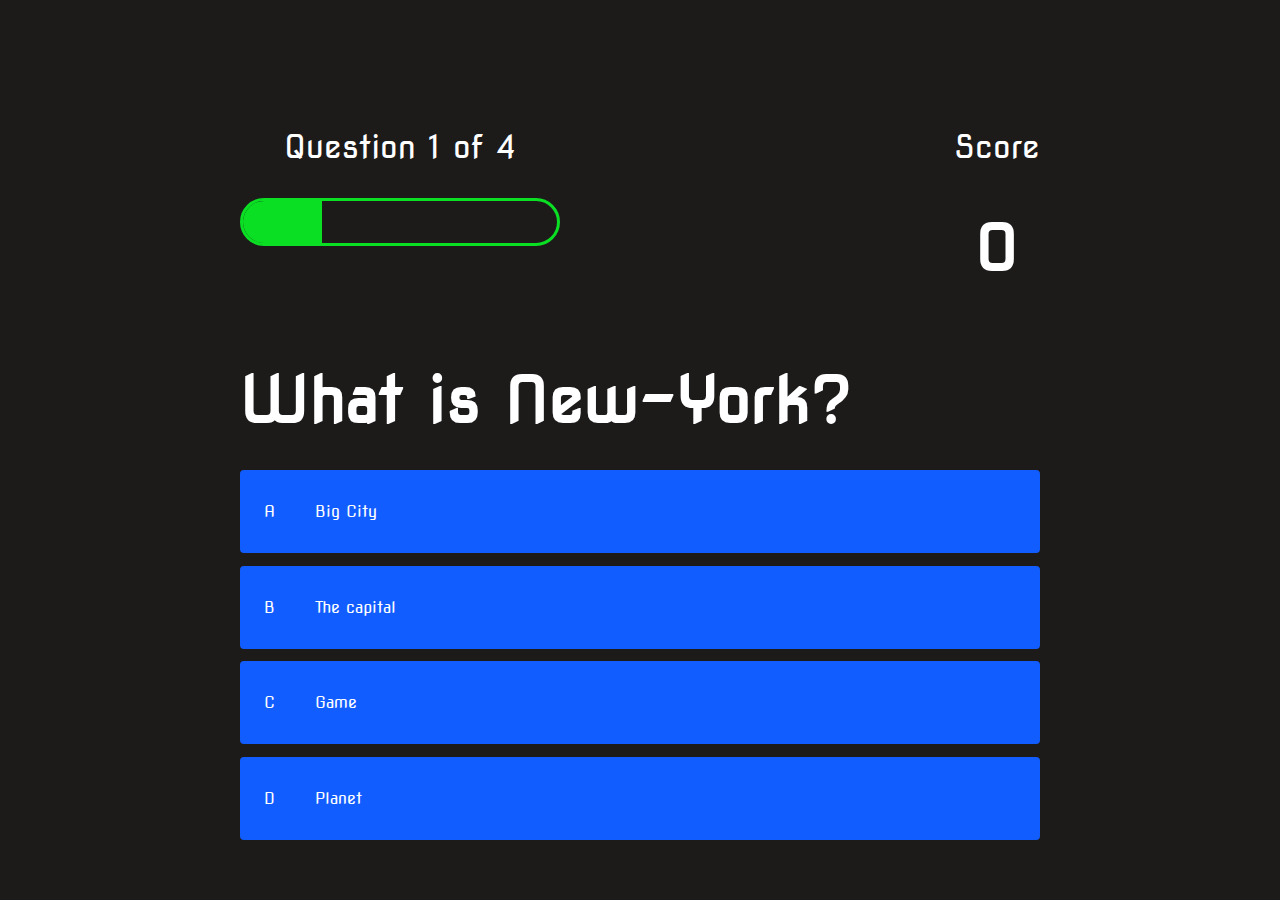
==== game.html @ 49a36a6d "first commit" ====
<!DOCTYPE html>
<html lang="en">

<head>
    <meta charset="UTF-8">
    <meta name="viewport" content="width=device-width, initial-scale=1.0">
    <title>Game Page</title>
    <link rel="stylesheet" href="style.css">
    <link rel="stylesheet" href="game.css">
</head>

<body>
    <div class="container">
        <div id="game" class="justify-center flex-column">
            <div id="hud">
                <div class="hud-item">
                    <p id="progressText" class="hud-prefix">
                        Question
                    </p>
                    <div id="progressBar">
                        <div id="progressBarFull"></div>
                    </div>
                </div>
                <div class="hud-item">
                    <p class="hud-prefix">
                        Score
                    </p>
                    <h1 class="hud-main-text" id="score">
                        0
                    </h1>
                </div>
            </div>
            <h1 id="question">What is the question?</h1>
            <div class="choice-container">
                <p class="choice-prefix">A</p>
                <p class="choice-text" data-number="1">Choice</p>
            </div>
            <div class="choice-container">
                <p class="choice-prefix">B</p>
                <p class="choice-text" data-number="2">Choice 2</p>
            </div>
            <div class="choice-container">
                <p class="choice-prefix">C</p>
                <p class="choice-text" data-number="3">Choice 3</p>
            </div>
            <div class="choice-container">
                <p class="choice-prefix">D</p>
                <p class="choice-text" data-number="4">Choice 4</p>
            </div>
        </div>
    </div>
    <script defer src="script.js" defer></script>
</body>

</html>
---- style.css ----
@import url('https://fonts.googleapis.com/css2?family=Nova+Square&display=swap');

*,
*:before,
*:after {
    box-sizing: border-box;
}

:root {
    background-color: rgb(29,26,26);
}

body {
    margin: 0;
    padding: 0;
    font-size: 62.5%;
    font-family: 'Nova Square', cursive;
}

h1 {
    font-size: 4rem;
    color: #fff;
    margin-bottom: 2rem;
}

h2 {
    font-size: 3rem;
    margin-bottom: 1.8rem;
}

.container {
    width: 100vw;
    height: 100vh;
    display: flex;
    justify-content: center;
    align-items: center;
    max-width: 80rem;
    margin: 0 auto;
    padding: 2rem;
}

.flex-column {
    display: flex;
    flex-direction: column;
}

.flex-center {
    align-items: center;
    justify-content: center;
}

.justify-center {
    justify-content: center;
}

.text-center {
    text-align: center;
}

.hidden {
    display: none;
}

.btn {
    font-size: 2.4rem;
    padding: 1rem 0;
    width: 30rem;
    text-align: center;
    margin-bottom: 1rem;
    text-decoration: none;
    color: rgb(28, 26, 26);
    background: linear-gradient(90deg, rgb(18,92,255) 0%, rgb(0, 102, 255) 100%);
    border-radius: 4px;
}

.btn:hover {
    cursor: pointer;
    box-shadow: 0 0.4rem 1.4rem 0 rgba(8,114,244, 0.6);
    transform: scale(1.03);
}

.btn[disabled]:hover {
    cursor: not-allowed;
    box-shadow: none;
    transform: none;
}

#highscore-btn {
    background: linear-gradient(90deg, rgb(255,247,9) 0%, rgb(240, 221,6) 100%);
}

#highscore-btn:hover {
    box-shadow: 0 0.4rem 1.4rem 0 rgba(255,255,0, 0.5);
}

.fa-crown {
    font-size: 2.5rem;
    margin-left: 1rem;
}

/*End Page CSS*/

.end-form-container {
    width: 100%;
    display: flex;
    flex-direction: column;
    align-items: center;
    max-width: 30rem;
}

input {
    margin-bottom: 1rem;
    width: 20rem;
    padding: 1.5rem;
    font-size: 1.8rem;
    border: none;
    box-shadow: 0 0.1rem 1.4rem 0 rgba(86,185,235, 0.5);
}

input::placeholder {
    color: #aaa;
}

#username {
    margin-bottom: 3rem;
    width: 100%;
    outline: none;
}

#end-text {
    font-size: 2.4rem;
    color: #fff;
    text-align: center;
}

#saveScoreBtn {
    border: none;
}

.fa-home {
    margin-left: 1rem;
    font-size: 2rem;
    color: rgb(28,26,26);
}
---- game.css ----
body {
	color: #fff;
}

.choice-container {
	display: flex;
	margin-bottom: 0.8rem;
	width: 100%;
	border-radius: 4px;
	background: rgb(18, 93, 255);
	font-size: 1rem;
	min-width: 50rem;
}

.choice-container:hover {
	cursor: pointer;
	box-shadow: 0 0.4rem 1.4rem 0 rgba(6,103,247,0.5);
	transform: scale(1.02);
	transform: transform 100ms;
}

.choice-prefix {
	padding: 1rem 1.5rem;
	color: #fff;
}

.choice-text {
	padding: 1rem;
	width: 100%;
}

.correct {
	background: linear-gradient(32deg, rgba(11,223,36) 0%, rgb(41,232,111) 100%);
}

.incorrect {
	background: linear-gradient(32deg, rgba(230,29,29,1) 0%, rgba(224,11,11,1) 100%);
}

/*Heads and Display*/

#hud {
	display: flex;
	justify-content: space-between;
	margin-top: 3rem;
}

.hud-prefix {
	text-align: center;
	font-size: 2rem;
}

.hud-main-text {
	text-align: center;
}

#progressBar {
	width: 20rem;
	height: 3rem;
	border: .2rem solid rgb(11,223,36);
	margin-top: 2rem;
	border-radius: 50px;
	overflow: hidden;
}

#progressBarFull {
	height: 100%;
	background: rgb(11,223,36);
	width: 0%;
}

@media screen and (max-width: 768px) {
	.choice-container {
		min-width: 30rem;
	}
}
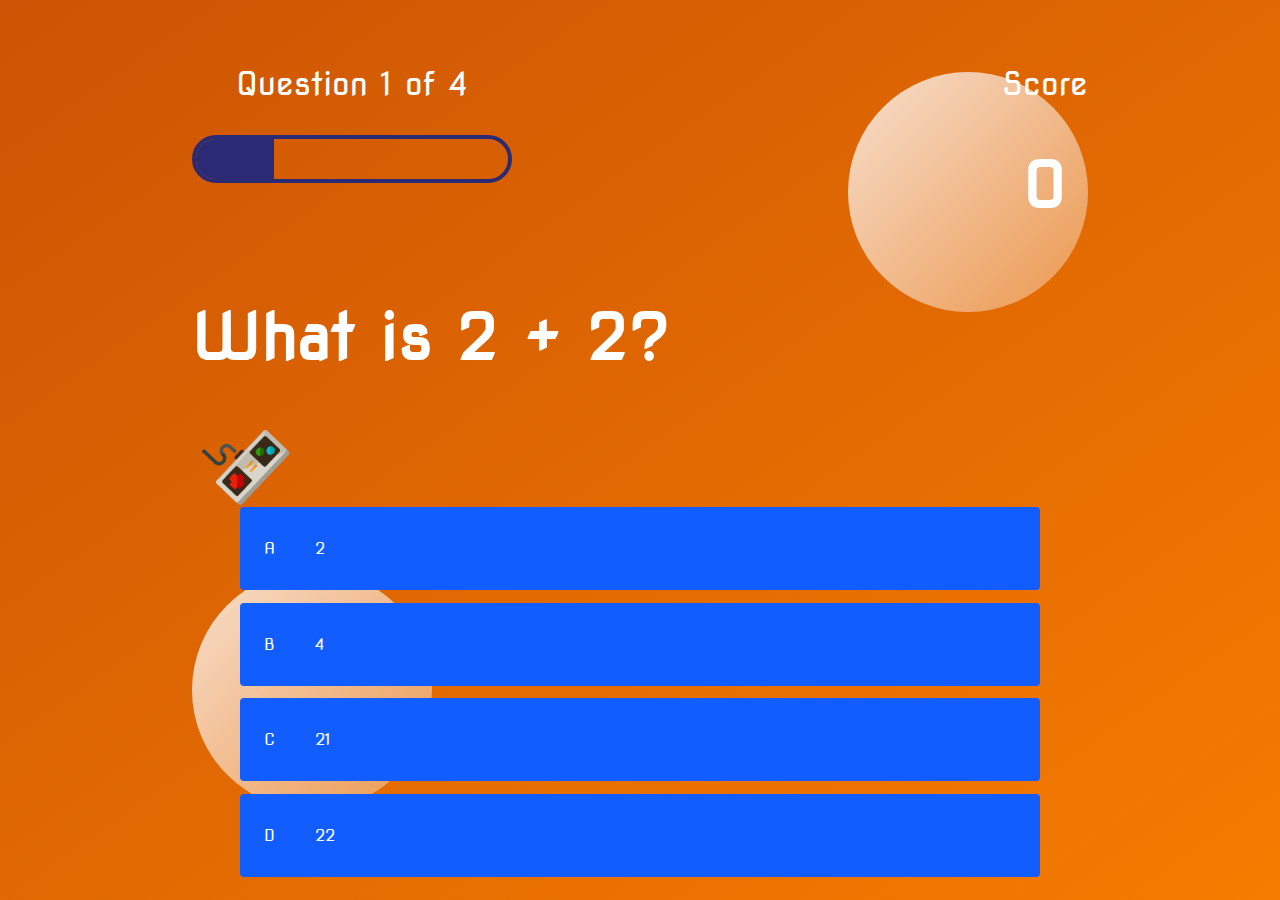
==== commit bc33832d: "editing files" ====
--- a/game.html
+++ b/game.html
@@ -31,6 +31,10 @@
                 </div>
             </div>
             <h1 id="question">What is the question?</h1>
+            <img class="photo" src="" alt="">
+
+        </div>
+         <div class="answers">
             <div class="choice-container">
                 <p class="choice-prefix">A</p>
                 <p class="choice-text" data-number="1">Choice</p>
@@ -47,8 +51,10 @@
                 <p class="choice-prefix">D</p>
                 <p class="choice-text" data-number="4">Choice 4</p>
             </div>
-        </div>
+            </div>
     </div>
+    <div class="circle1"></div>
+    <div class="circle2"></div>
     <script defer src="script.js" defer></script>
 </body>
 
--- a/style.css
+++ b/style.css
@@ -7,7 +7,7 @@
 }
 
 :root {
-    background-color: rgb(29,26,26);
+    background: linear-gradient(to left top, #f57c00, #cc5404);
 }
 
 body {
@@ -32,11 +32,12 @@
     width: 100vw;
     height: 100vh;
     display: flex;
-    justify-content: center;
+   /* justify-content: center;*/
     align-items: center;
+    flex-direction: column;
     max-width: 80rem;
     margin: 0 auto;
-    padding: 2rem;
+    /*padding: 2rem;*/
 }
 
 .flex-column {
--- a/game.css
+++ b/game.css
@@ -1,76 +1,123 @@
 body {
-	color: #fff;
+    color: #fff;
+     margin: 0;
+    padding: 0;
+}
+
+
+.answers {
+	z-index: 2;
 }
 
 .choice-container {
-	display: flex;
-	margin-bottom: 0.8rem;
-	width: 100%;
-	border-radius: 4px;
-	background: rgb(18, 93, 255);
-	font-size: 1rem;
-	min-width: 50rem;
+    display: flex;
+    margin-bottom: 0.8rem;
+    width: 80%;
+    border-radius: 4px;
+    background: rgb(18, 93, 255);
+    font-size: 1rem;
+    min-width: 50rem;
 }
 
 .choice-container:hover {
-	cursor: pointer;
-	box-shadow: 0 0.4rem 1.4rem 0 rgba(6,103,247,0.5);
-	transform: scale(1.02);
-	transform: transform 100ms;
+    cursor: pointer;
+    box-shadow: 0 0.4rem 1.4rem 0 rgba(6, 103, 247, 0.5);
+    transform: scale(1.02);
+    transform: transform 100ms;
 }
 
 .choice-prefix {
-	padding: 1rem 1.5rem;
-	color: #fff;
+    padding: 1rem 1.5rem;
+    color: #fff;
 }
 
 .choice-text {
-	padding: 1rem;
-	width: 100%;
+    padding: 1rem;
+    width: 100%;
 }
 
 .correct {
-	background: linear-gradient(32deg, rgba(11,223,36) 0%, rgb(41,232,111) 100%);
+    background: linear-gradient(32deg, rgba(11, 223, 36) 0%, rgb(41, 232, 111) 100%);
 }
 
 .incorrect {
-	background: linear-gradient(32deg, rgba(230,29,29,1) 0%, rgba(224,11,11,1) 100%);
+    background: linear-gradient(32deg, rgba(230, 29, 29, 1) 0%, rgba(224, 11, 11, 1) 100%);
 }
 
 /*Heads and Display*/
 
+#game {
+	width: 70%;
+}
+
 #hud {
-	display: flex;
-	justify-content: space-between;
-	margin-top: 3rem;
+    display: flex;
+    justify-content: space-between;
+    margin-top: 2rem;
 }
 
 .hud-prefix {
-	text-align: center;
-	font-size: 2rem;
+    text-align: center;
+    font-size: 2rem;
 }
 
 .hud-main-text {
-	text-align: center;
+    text-align: center;
 }
 
 #progressBar {
-	width: 20rem;
-	height: 3rem;
-	border: .2rem solid rgb(11,223,36);
-	margin-top: 2rem;
-	border-radius: 50px;
-	overflow: hidden;
+    width: 20rem;
+    height: 3rem;
+    border: .25rem solid rgb(43, 42, 116);
+    margin-top: 2rem;
+    border-radius: 50px;
+    overflow: hidden;
 }
 
 #progressBarFull {
-	height: 100%;
-	background: rgb(11,223,36);
-	width: 0%;
+    height: 101%;
+    background: rgb(43, 42, 116);
+    width: 0%;
+}
+
+
+img {
+    height: 100px;
+    width: 100px;
+}
+
+
+.circle1,
+.circle2 {
+    background: #fff;
+    background: linear-gradient(to right bottom, rgba(255, 255, 255, .8), rgba(255, 255, 255, .3));
+    height: 15rem;
+    width: 15rem;
+    position: absolute;
+    border-radius: 50%;
+}
+
+.circle1 {
+    top: 8%;
+    right: 15%;
+}
+
+.circle2 {
+    bottom: 10%;
+    left: 15%;
 }
 
 @media screen and (max-width: 768px) {
-	.choice-container {
-		min-width: 30rem;
-	}
+    .choice-container {
+        min-width: 20rem;
+    }
+
+    .container {
+    	padding: 0rem;
+    	margin-top: 2rem;
+    }
+
+    #hud {
+    	flex-direction: column;
+    }
 }